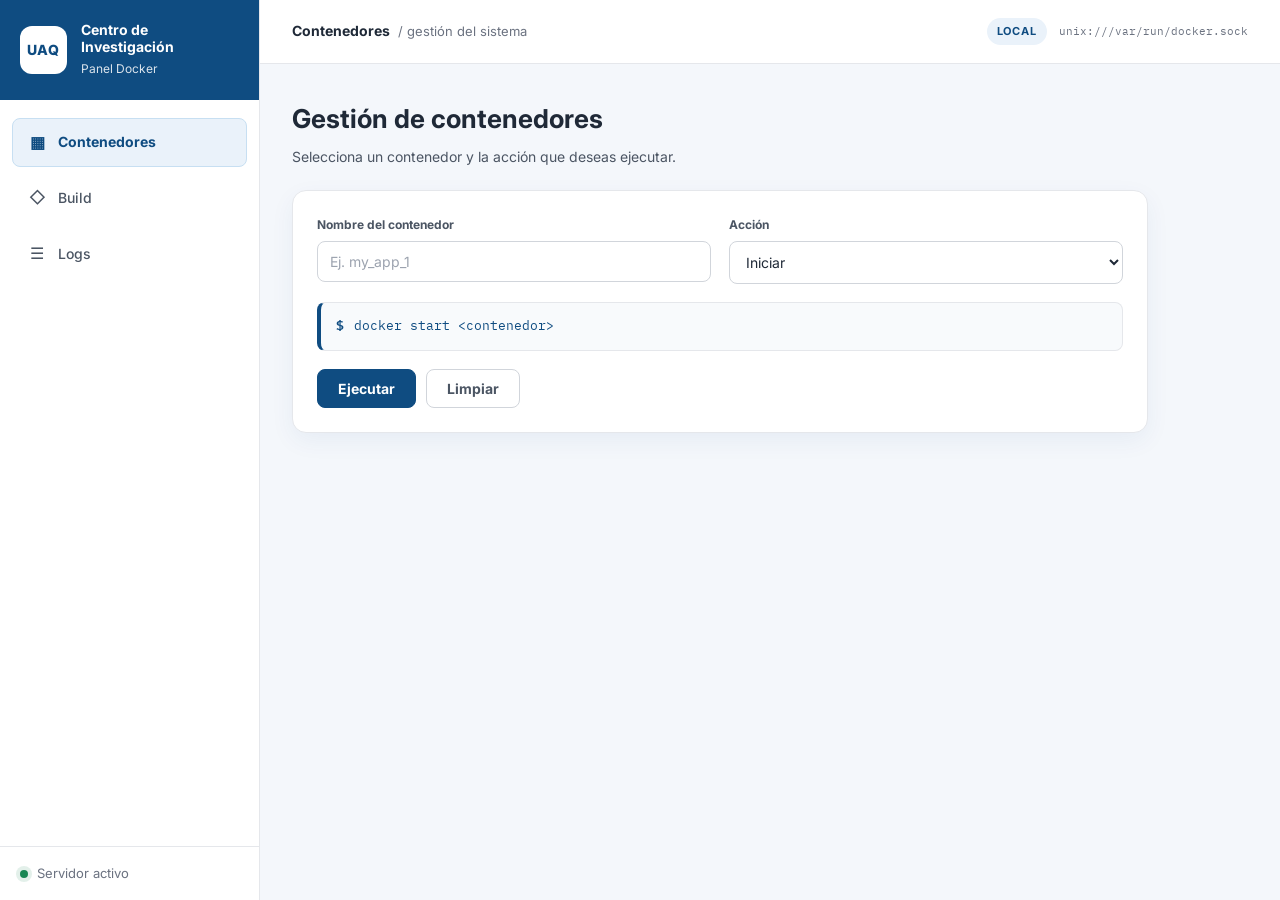
==== index.html @ 50fbdca8 "PAGINAMAIN" ====
<!DOCTYPE html>
<html lang="es">
<head>
  <meta charset="UTF-8" />
  <meta name="viewport" content="width=device-width, initial-scale=1.0" />
  <title>Centro de Investigación UAQ | Panel Docker</title>
  <link rel="stylesheet" href="style.css" />
</head>
<body>

  <aside class="sidebar">
    <div class="sidebar-header">
      <div class="logo-icon">UAQ</div>
      <div>
        <div class="logo-text">Centro de Investigación</div>
        <div class="logo-sub">Panel Docker</div>
      </div>
    </div>

    <nav class="sidebar-nav">
      <a href="#" class="nav-item active" data-section="containers">
        <span class="nav-icon">▦</span> Contenedores
      </a>
      <a href="#" class="nav-item" data-section="build">
        <span class="nav-icon">◇</span> Build
      </a>
      <a href="#" class="nav-item" data-section="logs">
        <span class="nav-icon">☰</span> Logs
      </a>
    </nav>

    <div class="sidebar-status">
      <span class="status-dot active"></span>
      <span>Servidor activo</span>
    </div>
  </aside>

  <main class="main">

    <header class="topbar">
      <div class="topbar-left">
        <span class="section-label" id="section-title">Contenedores</span>
        <span class="breadcrumb">/ gestión del sistema</span>
      </div>

      <div class="topbar-right">
        <span class="env-badge">LOCAL</span>
        <span class="host-label">unix:///var/run/docker.sock</span>
      </div>
    </header>

    <section class="panel-section active" id="section-containers">
      <div class="section-intro">
        <h1>Gestión de contenedores</h1>
        <p class="hint-text">
          Selecciona un contenedor y la acción que deseas ejecutar.
        </p>
      </div>

      <div class="form-card">
        <div class="form-row">
          <div class="field-group">
            <label class="field-label">Nombre del contenedor</label>
            <input type="text" class="field-input" id="cnt-name" placeholder="Ej. my_app_1" />
          </div>

          <div class="field-group">
            <label class="field-label">Acción</label>
            <select class="field-select" id="cnt-action">
              <option value="start">Iniciar</option>
              <option value="stop">Detener</option>
              <option value="restart">Reiniciar</option>
              <option value="rm">Eliminar</option>
              <option value="inspect">Inspeccionar</option>
            </select>
          </div>
        </div>

        <div class="cmd-preview-wrap">
          <span class="cmd-prefix">$</span>
          <code class="cmd-preview" id="cnt-cmd-preview">docker start &lt;contenedor&gt;</code>
        </div>

        <div class="btn-row">
          <button class="btn-primary" onclick="runContainer()">Ejecutar</button>
          <button class="btn-ghost" onclick="resetContainer()">Limpiar</button>
        </div>
      </div>

      <div class="output-wrap" id="cnt-output" style="display:none">
        <div class="output-header">
          <span class="output-label">Resultado</span>
          <button class="close-output" onclick="closeOutput('cnt-output')">✕</button>
        </div>
        <pre class="output-block" id="cnt-output-text"></pre>
      </div>
    </section>

    <section class="panel-section" id="section-build">
      <div class="section-intro">
        <h1>Construcción de imágenes</h1>
        <p class="hint-text">
          Construye una imagen desde un Dockerfile especificando el contexto y el tag.
        </p>
      </div>

      <div class="form-card">
        <div class="form-row">
          <div class="field-group">
            <label class="field-label">Tag de la imagen</label>
            <input type="text" class="field-input" id="build-tag" placeholder="Ej. miapp:latest" />
          </div>

          <div class="field-group">
            <label class="field-label">Ruta del contexto</label>
            <input type="text" class="field-input" id="build-ctx" placeholder="Ej. ./app o ." />
          </div>
        </div>

        <div class="form-row single">
          <div class="field-group">
            <label class="field-label">Dockerfile opcional</label>
            <input type="text" class="field-input" id="build-file" placeholder="Ej. ./app/Dockerfile" />
          </div>
        </div>

        <div class="flags-row">
          <label class="flag-item">
            <input type="checkbox" id="build-nocache" class="flag-check" />
            <span class="flag-text">--no-cache</span>
          </label>

          <label class="flag-item">
            <input type="checkbox" id="build-pull" class="flag-check" />
            <span class="flag-text">--pull</span>
          </label>

          <label class="flag-item">
            <input type="checkbox" id="build-rm" class="flag-check" checked />
            <span class="flag-text">--rm</span>
          </label>
        </div>

        <div class="cmd-preview-wrap">
          <span class="cmd-prefix">$</span>
          <code class="cmd-preview" id="build-cmd-preview">docker build -t &lt;tag&gt; &lt;contexto&gt;</code>
        </div>

        <div class="btn-row">
          <button class="btn-primary" onclick="runBuild()">Construir</button>
          <button class="btn-ghost" onclick="resetBuild()">Limpiar</button>
        </div>
      </div>

      <div class="output-wrap" id="build-output" style="display:none">
        <div class="output-header">
          <span class="output-label">Resultado</span>
          <button class="close-output" onclick="closeOutput('build-output')">✕</button>
        </div>
        <pre class="output-block" id="build-output-text"></pre>
      </div>
    </section>

    <section class="panel-section" id="section-logs">
      <div class="section-intro">
        <h1>Consulta de logs</h1>
        <p class="hint-text">
          Obtén los registros de un contenedor con opciones de filtrado.
        </p>
      </div>

      <div class="form-card">
        <div class="form-row">
          <div class="field-group">
            <label class="field-label">Nombre del contenedor</label>
            <input type="text" class="field-input" id="log-name" placeholder="Ej. nginx_proxy" />
          </div>

          <div class="field-group">
            <label class="field-label">Últimas líneas</label>
            <input type="number" class="field-input" id="log-tail" placeholder="100" min="1" max="10000" />
          </div>
        </div>

        <div class="form-row">
          <div class="field-group">
            <label class="field-label">Desde</label>
            <input type="text" class="field-input" id="log-since" placeholder="Ej. 30m, 1h, 2024-01-01" />
          </div>

          <div class="field-group">
            <label class="field-label">Hasta</label>
            <input type="text" class="field-input" id="log-until" placeholder="Ej. 10m" />
          </div>
        </div>

        <div class="flags-row">
          <label class="flag-item">
            <input type="checkbox" id="log-timestamps" class="flag-check" />
            <span class="flag-text">Mostrar timestamps</span>
          </label>

          <label class="flag-item">
            <input type="checkbox" id="log-follow" class="flag-check" />
            <span class="flag-text">Seguir en tiempo real</span>
          </label>
        </div>

        <div class="cmd-preview-wrap">
          <span class="cmd-prefix">$</span>
          <code class="cmd-preview" id="log-cmd-preview">docker logs &lt;contenedor&gt;</code>
        </div>

        <div class="btn-row">
          <button class="btn-primary" onclick="runLogs()">Ver logs</button>
          <button class="btn-ghost" onclick="resetLogs()">Limpiar</button>
        </div>
      </div>

      <div class="output-wrap" id="log-output" style="display:none">
        <div class="output-header">
          <span class="output-label">Resultado</span>
          <button class="close-output" onclick="closeOutput('log-output')">✕</button>
        </div>
        <pre class="output-block" id="log-output-text"></pre>
      </div>
    </section>

  </main>

  <div class="modal-overlay" id="confirm-modal" style="display:none">
    <div class="modal-box">
      <div class="modal-header">
        <span class="modal-icon">⚠</span>
        <span class="modal-title">Confirmar ejecución</span>
      </div>

      <p class="modal-body">Se enviará el siguiente comando al servidor:</p>

      <div class="modal-cmd-wrap">
        <span class="cmd-prefix">$</span>
        <code class="modal-cmd" id="modal-cmd-text"></code>
      </div>

      <div class="modal-btns">
        <button class="btn-danger" id="modal-confirm-btn">Ejecutar</button>
        <button class="btn-ghost" onclick="closeModal()">Cancelar</button>
      </div>
    </div>
  </div>

  <script src="app.js"></script>
</body>
</html>
---- style.css ----
@import url('https://fonts.googleapis.com/css2?family=Inter:wght@400;500;600;700&family=IBM+Plex+Mono:wght@400;500;600&display=swap');

*,
*::before,
*::after {
  box-sizing: border-box;
  margin: 0;
  padding: 0;
}

:root {
  --bg-base: #f4f7fb;
  --bg-panel: #ffffff;
  --bg-card: #ffffff;
  --bg-input: #ffffff;
  --bg-output: #f8fafc;

  --primary: #0f4c81;
  --primary-dark: #0b3d67;
  --primary-light: #eaf2fa;

  --success: #198754;
  --warning: #f59e0b;
  --danger: #dc3545;

  --border-subtle: #e5e7eb;
  --border-mid: #d1d5db;

  --text-primary: #1f2937;
  --text-secondary: #4b5563;
  --text-muted: #6b7280;
  --text-code: #0f4c81;

  --font-sans: 'Inter', 'Segoe UI', Arial, sans-serif;
  --font-mono: 'IBM Plex Mono', 'Courier New', monospace;

  --sidebar-w: 260px;
  --topbar-h: 64px;

  --radius-sm: 8px;
  --radius-md: 14px;
}

html,
body {
  min-height: 100%;
  background: var(--bg-base);
  color: var(--text-primary);
  font-family: var(--font-sans);
  font-size: 14px;
  line-height: 1.6;
}

body {
  display: flex;
  min-height: 100vh;
}

/* SIDEBAR */

.sidebar {
  width: var(--sidebar-w);
  background: var(--bg-panel);
  border-right: 1px solid var(--border-subtle);
  display: flex;
  flex-direction: column;
  flex-shrink: 0;
  position: fixed;
  top: 0;
  left: 0;
  height: 100vh;
  z-index: 10;
}

.sidebar-header {
  display: flex;
  align-items: center;
  gap: 14px;
  padding: 22px 20px;
  background: var(--primary);
  color: #ffffff;
}

.logo-icon {
  width: 48px;
  height: 48px;
  border-radius: 12px;
  background: #ffffff;
  color: var(--primary);
  display: flex;
  align-items: center;
  justify-content: center;
  font-weight: 800;
  font-size: 14px;
  letter-spacing: 0.05em;
}

.logo-text {
  font-weight: 700;
  font-size: 14px;
  line-height: 1.2;
}

.logo-sub {
  font-size: 12px;
  opacity: 0.85;
  margin-top: 3px;
}

.sidebar-nav {
  flex: 1;
  padding: 18px 12px;
  display: flex;
  flex-direction: column;
  gap: 6px;
}

.nav-item {
  display: flex;
  align-items: center;
  gap: 11px;
  padding: 11px 14px;
  border-radius: var(--radius-sm);
  color: var(--text-secondary);
  text-decoration: none;
  cursor: pointer;
  font-weight: 500;
  transition: 0.18s ease;
  border: 1px solid transparent;
}

.nav-item:hover {
  background: var(--primary-light);
  color: var(--primary);
}

.nav-item.active {
  background: var(--primary-light);
  color: var(--primary);
  border-color: #c7dff2;
  font-weight: 700;
}

.nav-icon {
  width: 20px;
  text-align: center;
  font-size: 16px;
}

.sidebar-status {
  padding: 16px 20px;
  border-top: 1px solid var(--border-subtle);
  display: flex;
  align-items: center;
  gap: 9px;
  font-size: 13px;
  color: var(--text-muted);
}

.status-dot {
  width: 8px;
  height: 8px;
  border-radius: 50%;
  background: var(--text-muted);
}

.status-dot.active {
  background: var(--success);
  box-shadow: 0 0 0 4px rgba(25, 135, 84, 0.12);
}

/* MAIN */

.main {
  margin-left: var(--sidebar-w);
  flex: 1;
  min-height: 100vh;
  background: var(--bg-base);
}

/* TOPBAR */

.topbar {
  height: var(--topbar-h);
  background: #ffffff;
  border-bottom: 1px solid var(--border-subtle);
  display: flex;
  align-items: center;
  justify-content: space-between;
  padding: 0 32px;
  position: sticky;
  top: 0;
  z-index: 5;
}

.topbar-left {
  display: flex;
  align-items: center;
  gap: 8px;
}

.section-label {
  font-weight: 700;
  color: var(--text-primary);
}

.breadcrumb {
  color: var(--text-muted);
  font-size: 13px;
}

.topbar-right {
  display: flex;
  align-items: center;
  gap: 12px;
}

.env-badge {
  background: var(--primary-light);
  color: var(--primary);
  font-size: 11px;
  font-weight: 700;
  letter-spacing: 0.08em;
  padding: 5px 10px;
  border-radius: 999px;
}

.host-label {
  font-family: var(--font-mono);
  font-size: 11px;
  color: var(--text-muted);
}

/* SECTIONS */

.panel-section {
  display: none;
  padding: 34px 32px;
  max-width: 920px;
  animation: fadeIn 0.2s ease;
}

.panel-section.active {
  display: block;
}

.section-intro {
  margin-bottom: 22px;
}

.section-intro h1 {
  font-size: 26px;
  font-weight: 700;
  color: var(--text-primary);
  margin-bottom: 6px;
}

.hint-text {
  color: var(--text-secondary);
  font-size: 14px;
}

@keyframes fadeIn {
  from {
    opacity: 0;
    transform: translateY(6px);
  }

  to {
    opacity: 1;
    transform: translateY(0);
  }
}

/* CARD */

.form-card {
  background: var(--bg-card);
  border: 1px solid var(--border-subtle);
  border-radius: var(--radius-md);
  padding: 24px;
  display: flex;
  flex-direction: column;
  gap: 18px;
  box-shadow: 0 8px 24px rgba(15, 76, 129, 0.06);
}

.form-row {
  display: grid;
  grid-template-columns: 1fr 1fr;
  gap: 18px;
}

.form-row.single {
  grid-template-columns: 1fr;
}

.field-group {
  display: flex;
  flex-direction: column;
  gap: 7px;
}

.field-label {
  font-size: 12px;
  font-weight: 700;
  color: var(--text-secondary);
}

.field-input,
.field-select {
  width: 100%;
  background: var(--bg-input);
  border: 1px solid var(--border-mid);
  border-radius: var(--radius-sm);
  color: var(--text-primary);
  font-family: var(--font-sans);
  font-size: 14px;
  padding: 11px 12px;
  outline: none;
  transition: 0.18s ease;
}

.field-input::placeholder {
  color: #9ca3af;
}

.field-input:focus,
.field-select:focus {
  border-color: var(--primary);
  box-shadow: 0 0 0 3px rgba(15, 76, 129, 0.14);
}

.field-select {
  cursor: pointer;
}

/* FLAGS */

.flags-row {
  display: flex;
  gap: 18px;
  flex-wrap: wrap;
}

.flag-item {
  display: flex;
  align-items: center;
  gap: 8px;
  cursor: pointer;
}

.flag-check {
  width: 15px;
  height: 15px;
  accent-color: var(--primary);
}

.flag-text {
  font-size: 13px;
  color: var(--text-secondary);
}

.flag-item:hover .flag-text {
  color: var(--primary);
}

/* COMMAND PREVIEW */

.cmd-preview-wrap {
  display: flex;
  align-items: flex-start;
  gap: 10px;
  background: var(--bg-output);
  border: 1px solid var(--border-subtle);
  border-left: 4px solid var(--primary);
  border-radius: var(--radius-sm);
  padding: 13px 15px;
}

.cmd-prefix {
  font-family: var(--font-mono);
  font-size: 13px;
  color: var(--primary);
  font-weight: 700;
  flex-shrink: 0;
}

.cmd-preview {
  font-family: var(--font-mono);
  font-size: 13px;
  color: var(--text-code);
  word-break: break-all;
}

/* BUTTONS */

.btn-row {
  display: flex;
  align-items: center;
  gap: 10px;
}

.btn-primary,
.btn-ghost,
.btn-danger {
  border-radius: var(--radius-sm);
  padding: 10px 20px;
  font-family: var(--font-sans);
  font-size: 14px;
  font-weight: 700;
  cursor: pointer;
  transition: 0.18s ease;
}

.btn-primary {
  background: var(--primary);
  color: #ffffff;
  border: 1px solid var(--primary);
}

.btn-primary:hover {
  background: var(--primary-dark);
  border-color: var(--primary-dark);
}

.btn-ghost {
  background: #ffffff;
  color: var(--text-secondary);
  border: 1px solid var(--border-mid);
}

.btn-ghost:hover {
  color: var(--primary);
  border-color: var(--primary);
  background: var(--primary-light);
}

.btn-danger {
  background: var(--danger);
  color: #ffffff;
  border: 1px solid var(--danger);
}

.btn-danger:hover {
  background: #b91c1c;
}

/* OUTPUT */

.output-wrap {
  margin-top: 20px;
  background: #ffffff;
  border: 1px solid var(--border-subtle);
  border-radius: var(--radius-md);
  overflow: hidden;
  box-shadow: 0 8px 24px rgba(15, 76, 129, 0.06);
}

.output-header {
  display: flex;
  align-items: center;
  justify-content: space-between;
  background: #f8fafc;
  border-bottom: 1px solid var(--border-subtle);
  padding: 10px 16px;
}

.output-label {
  font-size: 12px;
  font-weight: 700;
  color: var(--text-secondary);
}

.close-output {
  background: transparent;
  border: none;
  color: var(--text-muted);
  cursor: pointer;
  font-size: 14px;
  padding: 3px 6px;
  border-radius: 6px;
}

.close-output:hover {
  color: var(--danger);
  background: #fee2e2;
}

.output-block {
  font-family: var(--font-mono);
  font-size: 12px;
  color: #1f2937;
  padding: 16px;
  overflow-x: auto;
  white-space: pre;
  line-height: 1.7;
  max-height: 320px;
  overflow-y: auto;
  background: #ffffff;
}

.output-block .out-error {
  color: var(--danger);
}

.output-block .out-warn {
  color: var(--warning);
}

.output-block .out-step {
  color: var(--text-secondary);
}

/* MODAL */

.modal-overlay {
  position: fixed;
  inset: 0;
  background: rgba(15, 23, 42, 0.45);
  display: flex;
  align-items: center;
  justify-content: center;
  z-index: 100;
  padding: 18px;
}

.modal-box {
  background: #ffffff;
  border: 1px solid var(--border-subtle);
  border-radius: var(--radius-md);
  padding: 26px;
  width: 480px;
  max-width: 100%;
  display: flex;
  flex-direction: column;
  gap: 15px;
  box-shadow: 0 20px 50px rgba(15, 23, 42, 0.18);
}

.modal-header {
  display: flex;
  align-items: center;
  gap: 10px;
}

.modal-icon {
  color: var(--warning);
  font-size: 20px;
}

.modal-title {
  font-size: 17px;
  font-weight: 700;
  color: var(--text-primary);
}

.modal-body {
  color: var(--text-secondary);
  font-size: 14px;
}

.modal-cmd-wrap {
  display: flex;
  align-items: flex-start;
  gap: 10px;
  background: #fff7ed;
  border: 1px solid #fed7aa;
  border-left: 4px solid var(--warning);
  border-radius: var(--radius-sm);
  padding: 13px 15px;
}

.modal-cmd {
  font-family: var(--font-mono);
  font-size: 12px;
  color: #92400e;
  word-break: break-all;
}

.modal-btns {
  display: flex;
  gap: 10px;
  margin-top: 4px;
}

/* RESPONSIVE */

@media (max-width: 760px) {
  .sidebar {
    display: none;
  }

  .main {
    margin-left: 0;
  }

  .topbar {
    padding: 0 18px;
  }

  .host-label {
    display: none;
  }

  .panel-section {
    padding: 24px 18px;
  }

  .form-row {
    grid-template-columns: 1fr;
  }

  .section-intro h1 {
    font-size: 22px;
  }
}
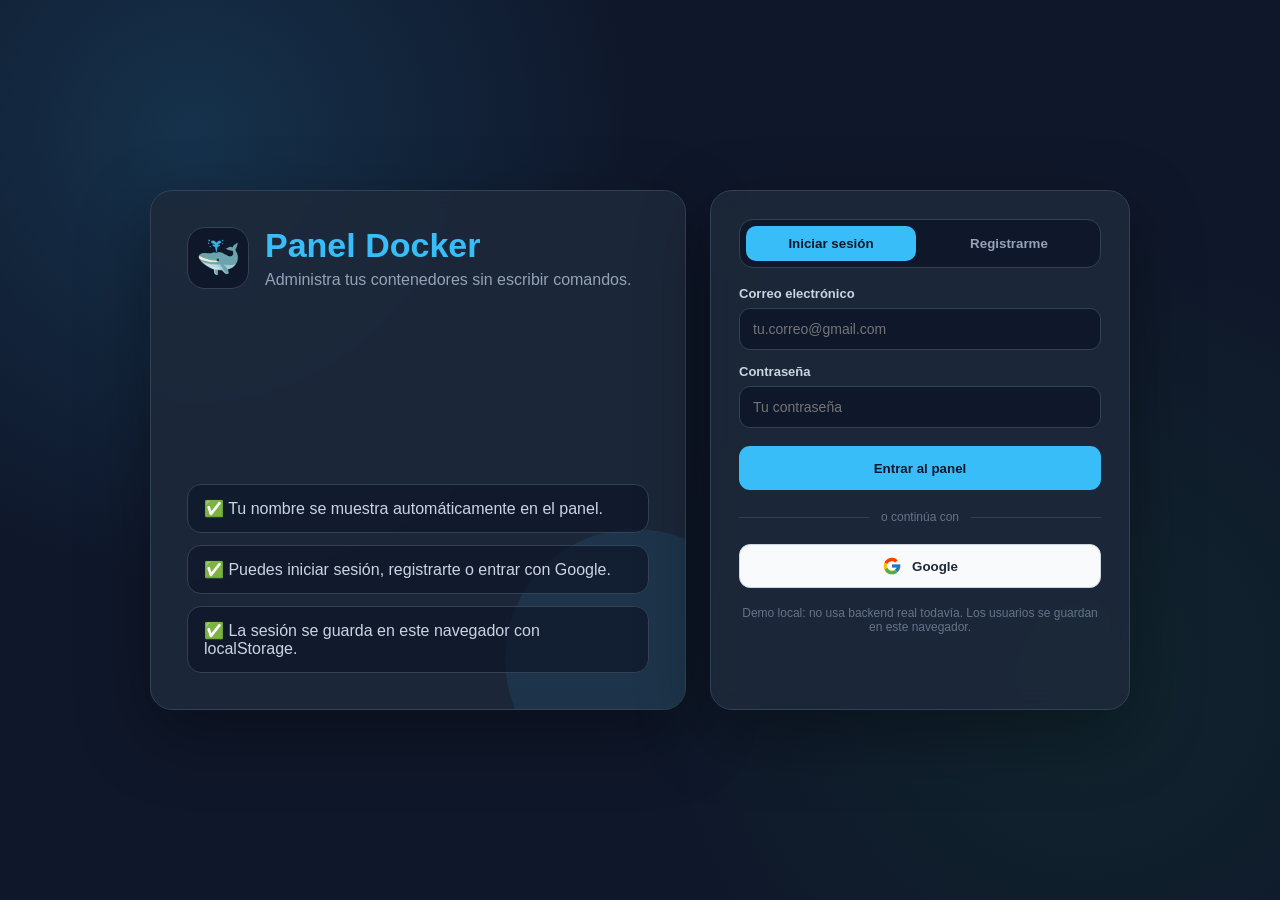
==== commit 34d42f8b: "Actu" ====
--- a/index.html
+++ b/index.html
@@ -3,252 +3,142 @@
 <head>
   <meta charset="UTF-8" />
   <meta name="viewport" content="width=device-width, initial-scale=1.0" />
-  <title>Centro de Investigación UAQ | Panel Docker</title>
-  <link rel="stylesheet" href="style.css" />
+  <title>Acceso — Panel Docker</title>
+  <link rel="stylesheet" href="styles.css" />
 </head>
 <body>
-
-  <aside class="sidebar">
-    <div class="sidebar-header">
-      <div class="logo-icon">UAQ</div>
-      <div>
-        <div class="logo-text">Centro de Investigación</div>
-        <div class="logo-sub">Panel Docker</div>
-      </div>
-    </div>
-
-    <nav class="sidebar-nav">
-      <a href="#" class="nav-item active" data-section="containers">
-        <span class="nav-icon">▦</span> Contenedores
-      </a>
-      <a href="#" class="nav-item" data-section="build">
-        <span class="nav-icon">◇</span> Build
-      </a>
-      <a href="#" class="nav-item" data-section="logs">
-        <span class="nav-icon">☰</span> Logs
-      </a>
-    </nav>
-
-    <div class="sidebar-status">
-      <span class="status-dot active"></span>
-      <span>Servidor activo</span>
-    </div>
-  </aside>
-
-  <main class="main">
-
-    <header class="topbar">
-      <div class="topbar-left">
-        <span class="section-label" id="section-title">Contenedores</span>
-        <span class="breadcrumb">/ gestión del sistema</span>
-      </div>
-
-      <div class="topbar-right">
-        <span class="env-badge">LOCAL</span>
-        <span class="host-label">unix:///var/run/docker.sock</span>
-      </div>
-    </header>
-
-    <section class="panel-section active" id="section-containers">
-      <div class="section-intro">
-        <h1>Gestión de contenedores</h1>
-        <p class="hint-text">
-          Selecciona un contenedor y la acción que deseas ejecutar.
-        </p>
-      </div>
-
-      <div class="form-card">
-        <div class="form-row">
-          <div class="field-group">
-            <label class="field-label">Nombre del contenedor</label>
-            <input type="text" class="field-input" id="cnt-name" placeholder="Ej. my_app_1" />
-          </div>
-
-          <div class="field-group">
-            <label class="field-label">Acción</label>
-            <select class="field-select" id="cnt-action">
-              <option value="start">Iniciar</option>
-              <option value="stop">Detener</option>
-              <option value="restart">Reiniciar</option>
-              <option value="rm">Eliminar</option>
-              <option value="inspect">Inspeccionar</option>
-            </select>
+  <main class="login-screen">
+    <section class="login-shell">
+      <div class="login-info">
+        <div class="login-brand">
+          <span class="login-logo">🐳</span>
+          <div>
+            <h1>Panel Docker</h1>
+            <p>Administra tus contenedores sin escribir comandos.</p>
           </div>
         </div>
 
-        <div class="cmd-preview-wrap">
-          <span class="cmd-prefix">$</span>
-          <code class="cmd-preview" id="cnt-cmd-preview">docker start &lt;contenedor&gt;</code>
-        </div>
-
-        <div class="btn-row">
-          <button class="btn-primary" onclick="runContainer()">Ejecutar</button>
-          <button class="btn-ghost" onclick="resetContainer()">Limpiar</button>
+        <div class="features">
+          <p>✅ Tu nombre se muestra automáticamente en el panel.</p>
+          <p>✅ Puedes iniciar sesión, registrarte o entrar con Google.</p>
+          <p>✅ La sesión se guarda en este navegador con localStorage.</p>
         </div>
       </div>
 
-      <div class="output-wrap" id="cnt-output" style="display:none">
-        <div class="output-header">
-          <span class="output-label">Resultado</span>
-          <button class="close-output" onclick="closeOutput('cnt-output')">✕</button>
+      <div class="login-card">
+        <div class="tabs" role="tablist">
+          <button class="tab active" type="button" data-tab="login">Iniciar sesión</button>
+          <button class="tab" type="button" data-tab="register">Registrarme</button>
         </div>
-        <pre class="output-block" id="cnt-output-text"></pre>
+
+        <div class="message" id="messageBox" aria-live="polite"></div>
+
+        <form class="auth-form active" id="loginForm">
+          <label>
+            Correo electrónico
+            <input type="email" id="loginEmail" placeholder="tu.correo@gmail.com" autocomplete="email" required />
+          </label>
+
+          <label>
+            Contraseña
+            <input type="password" id="loginPassword" placeholder="Tu contraseña" autocomplete="current-password" required />
+          </label>
+
+          <button type="submit" class="primary-btn">Entrar al panel</button>
+        </form>
+
+        <form class="auth-form" id="registerForm">
+          <label>
+            Nombre completo
+            <input type="text" id="registerName" placeholder="Ej: Alejandro Estrada" autocomplete="name" required />
+          </label>
+
+          <label>
+            Correo electrónico
+            <input type="email" id="registerEmail" placeholder="tu.correo@gmail.com" autocomplete="email" required />
+          </label>
+
+          <label>
+            Contraseña
+            <input type="password" id="registerPassword" placeholder="Mínimo 6 caracteres" autocomplete="new-password" required />
+          </label>
+
+          <button type="submit" class="primary-btn">Crear cuenta</button>
+        </form>
+
+        <div class="divider"><span>o continúa con</span></div>
+
+        <button type="button" class="google-btn" id="googleLoginBtn">
+          <svg class="google-icon" viewBox="0 0 48 48" width="20" height="20" aria-hidden="true">
+            <path fill="#FFC107" d="M43.6 20.5H42V20.4H24v7.2h11.3c-1.6 4.6-6 7.9-11.3 7.9-6.7 0-12.1-5.4-12.1-12.1S17.3 11.3 24 11.3c3.1 0 5.9 1.2 8 3.1l5.1-5.1C33.9 6 29.2 4 24 4 12.9 4 4 12.9 4 24s8.9 20 20 20 20-8.9 20-20c0-1.2-.1-2.4-.4-3.5z"/>
+            <path fill="#FF3D00" d="M6.3 14.7l5.9 4.3C13.8 15.6 18.5 12.5 24 12.5c3.1 0 5.9 1.2 8 3.1l5.1-5.1C33.9 6 29.2 4 24 4c-7.4 0-13.8 4.1-17.1 10.2z"/>
+            <path fill="#4CAF50" d="M24 44c5.1 0 9.8-1.9 13.3-5.1l-6.1-5.2c-2 1.4-4.6 2.3-7.2 2.3-5.3 0-9.7-3.3-11.3-7.9l-6.1 4.7C9.5 39.5 16.2 44 24 44z"/>
+            <path fill="#1976D2" d="M43.6 20.5H42V20.4H24v7.2h11.3c-.8 2.3-2.3 4.3-4.1 5.6l6.1 5.2C39.6 36.1 44 30.6 44 24c0-1.2-.1-2.4-.4-3.5z"/>
+          </svg>
+          <span>Google</span>
+        </button>
+
+        <p class="login-hint">
+          Demo local: no usa backend real todavía. Los usuarios se guardan en este navegador.
+        </p>
       </div>
     </section>
-
-    <section class="panel-section" id="section-build">
-      <div class="section-intro">
-        <h1>Construcción de imágenes</h1>
-        <p class="hint-text">
-          Construye una imagen desde un Dockerfile especificando el contexto y el tag.
-        </p>
-      </div>
-
-      <div class="form-card">
-        <div class="form-row">
-          <div class="field-group">
-            <label class="field-label">Tag de la imagen</label>
-            <input type="text" class="field-input" id="build-tag" placeholder="Ej. miapp:latest" />
-          </div>
-
-          <div class="field-group">
-            <label class="field-label">Ruta del contexto</label>
-            <input type="text" class="field-input" id="build-ctx" placeholder="Ej. ./app o ." />
-          </div>
-        </div>
-
-        <div class="form-row single">
-          <div class="field-group">
-            <label class="field-label">Dockerfile opcional</label>
-            <input type="text" class="field-input" id="build-file" placeholder="Ej. ./app/Dockerfile" />
-          </div>
-        </div>
-
-        <div class="flags-row">
-          <label class="flag-item">
-            <input type="checkbox" id="build-nocache" class="flag-check" />
-            <span class="flag-text">--no-cache</span>
-          </label>
-
-          <label class="flag-item">
-            <input type="checkbox" id="build-pull" class="flag-check" />
-            <span class="flag-text">--pull</span>
-          </label>
-
-          <label class="flag-item">
-            <input type="checkbox" id="build-rm" class="flag-check" checked />
-            <span class="flag-text">--rm</span>
-          </label>
-        </div>
-
-        <div class="cmd-preview-wrap">
-          <span class="cmd-prefix">$</span>
-          <code class="cmd-preview" id="build-cmd-preview">docker build -t &lt;tag&gt; &lt;contexto&gt;</code>
-        </div>
-
-        <div class="btn-row">
-          <button class="btn-primary" onclick="runBuild()">Construir</button>
-          <button class="btn-ghost" onclick="resetBuild()">Limpiar</button>
-        </div>
-      </div>
-
-      <div class="output-wrap" id="build-output" style="display:none">
-        <div class="output-header">
-          <span class="output-label">Resultado</span>
-          <button class="close-output" onclick="closeOutput('build-output')">✕</button>
-        </div>
-        <pre class="output-block" id="build-output-text"></pre>
-      </div>
-    </section>
-
-    <section class="panel-section" id="section-logs">
-      <div class="section-intro">
-        <h1>Consulta de logs</h1>
-        <p class="hint-text">
-          Obtén los registros de un contenedor con opciones de filtrado.
-        </p>
-      </div>
-
-      <div class="form-card">
-        <div class="form-row">
-          <div class="field-group">
-            <label class="field-label">Nombre del contenedor</label>
-            <input type="text" class="field-input" id="log-name" placeholder="Ej. nginx_proxy" />
-          </div>
-
-          <div class="field-group">
-            <label class="field-label">Últimas líneas</label>
-            <input type="number" class="field-input" id="log-tail" placeholder="100" min="1" max="10000" />
-          </div>
-        </div>
-
-        <div class="form-row">
-          <div class="field-group">
-            <label class="field-label">Desde</label>
-            <input type="text" class="field-input" id="log-since" placeholder="Ej. 30m, 1h, 2024-01-01" />
-          </div>
-
-          <div class="field-group">
-            <label class="field-label">Hasta</label>
-            <input type="text" class="field-input" id="log-until" placeholder="Ej. 10m" />
-          </div>
-        </div>
-
-        <div class="flags-row">
-          <label class="flag-item">
-            <input type="checkbox" id="log-timestamps" class="flag-check" />
-            <span class="flag-text">Mostrar timestamps</span>
-          </label>
-
-          <label class="flag-item">
-            <input type="checkbox" id="log-follow" class="flag-check" />
-            <span class="flag-text">Seguir en tiempo real</span>
-          </label>
-        </div>
-
-        <div class="cmd-preview-wrap">
-          <span class="cmd-prefix">$</span>
-          <code class="cmd-preview" id="log-cmd-preview">docker logs &lt;contenedor&gt;</code>
-        </div>
-
-        <div class="btn-row">
-          <button class="btn-primary" onclick="runLogs()">Ver logs</button>
-          <button class="btn-ghost" onclick="resetLogs()">Limpiar</button>
-        </div>
-      </div>
-
-      <div class="output-wrap" id="log-output" style="display:none">
-        <div class="output-header">
-          <span class="output-label">Resultado</span>
-          <button class="close-output" onclick="closeOutput('log-output')">✕</button>
-        </div>
-        <pre class="output-block" id="log-output-text"></pre>
-      </div>
-    </section>
-
   </main>
 
-  <div class="modal-overlay" id="confirm-modal" style="display:none">
-    <div class="modal-box">
-      <div class="modal-header">
-        <span class="modal-icon">⚠</span>
-        <span class="modal-title">Confirmar ejecución</span>
-      </div>
+  <script src="auth.js"></script>
+  <script>
+    if (getUser()) window.location.href = 'dashboard.html';
 
-      <p class="modal-body">Se enviará el siguiente comando al servidor:</p>
+    const tabs = document.querySelectorAll('.tab');
+    const forms = {
+      login: document.getElementById('loginForm'),
+      register: document.getElementById('registerForm')
+    };
+    const messageBox = document.getElementById('messageBox');
 
-      <div class="modal-cmd-wrap">
-        <span class="cmd-prefix">$</span>
-        <code class="modal-cmd" id="modal-cmd-text"></code>
-      </div>
+    function showMessage(text, type = 'error') {
+      messageBox.textContent = text;
+      messageBox.className = `message show ${type}`;
+    }
 
-      <div class="modal-btns">
-        <button class="btn-danger" id="modal-confirm-btn">Ejecutar</button>
-        <button class="btn-ghost" onclick="closeModal()">Cancelar</button>
-      </div>
-    </div>
-  </div>
+    tabs.forEach(tab => {
+      tab.addEventListener('click', () => {
+        tabs.forEach(t => t.classList.remove('active'));
+        Object.values(forms).forEach(f => f.classList.remove('active'));
+        tab.classList.add('active');
+        forms[tab.dataset.tab].classList.add('active');
+        messageBox.className = 'message';
+        messageBox.textContent = '';
+      });
+    });
 
-  <script src="app.js"></script>
+    forms.login.addEventListener('submit', (e) => {
+      e.preventDefault();
+      const result = loginWithCredentials(
+        document.getElementById('loginEmail').value,
+        document.getElementById('loginPassword').value
+      );
+
+      if (!result.ok) return showMessage(result.message);
+      window.location.href = 'dashboard.html';
+    });
+
+    forms.register.addEventListener('submit', (e) => {
+      e.preventDefault();
+      const result = registerUser({
+        name: document.getElementById('registerName').value,
+        email: document.getElementById('registerEmail').value,
+        password: document.getElementById('registerPassword').value
+      });
+
+      if (!result.ok) return showMessage(result.message);
+      showMessage('Cuenta creada correctamente. Entrando al panel…', 'ok');
+      setTimeout(() => window.location.href = 'dashboard.html', 600);
+    });
+
+    document.getElementById('googleLoginBtn').addEventListener('click', () => {
+      fakeGoogleLogin('dashboard.html');
+    });
+  </script>
 </body>
-</html>+</html>
--- a/styles.css
+++ b/styles.css
@@ -0,0 +1,240 @@
+/* ====== Login mejorado ====== */
+* { box-sizing: border-box; margin: 0; padding: 0; }
+html, body { min-height: 100%; }
+body {
+  font-family: 'Inter', -apple-system, BlinkMacSystemFont, 'Segoe UI', sans-serif;
+  background: #0f172a;
+  color: #e2e8f0;
+}
+
+.login-screen {
+  min-height: 100vh;
+  display: grid;
+  place-items: center;
+  padding: 28px;
+  background:
+    radial-gradient(circle at 15% 15%, rgba(56,189,248,.16), transparent 34%),
+    radial-gradient(circle at 85% 75%, rgba(34,197,94,.08), transparent 36%),
+    #0f172a;
+}
+
+.login-shell {
+  width: min(980px, 100%);
+  display: grid;
+  grid-template-columns: 1fr 420px;
+  gap: 24px;
+  align-items: stretch;
+}
+
+.login-info,
+.login-card {
+  background: rgba(30,41,59,.86);
+  border: 1px solid #334155;
+  border-radius: 22px;
+  box-shadow: 0 24px 70px rgba(0,0,0,.35);
+  backdrop-filter: blur(10px);
+}
+
+.login-info {
+  padding: 36px;
+  display: flex;
+  flex-direction: column;
+  justify-content: space-between;
+  min-height: 520px;
+  overflow: hidden;
+  position: relative;
+}
+.login-info::after {
+  content: "";
+  position: absolute;
+  right: -80px;
+  bottom: -80px;
+  width: 260px;
+  height: 260px;
+  border-radius: 50%;
+  background: rgba(56,189,248,.09);
+}
+.login-brand {
+  display: flex;
+  align-items: center;
+  gap: 16px;
+  position: relative;
+  z-index: 1;
+}
+.login-logo {
+  width: 62px;
+  height: 62px;
+  display: grid;
+  place-items: center;
+  background: #0f172a;
+  border: 1px solid #334155;
+  border-radius: 18px;
+  font-size: 36px;
+}
+.login-brand h1 {
+  color: #38bdf8;
+  font-size: 34px;
+  line-height: 1.1;
+}
+.login-brand p {
+  color: #94a3b8;
+  margin-top: 6px;
+}
+
+.features {
+  display: grid;
+  gap: 12px;
+  position: relative;
+  z-index: 1;
+}
+.features p {
+  padding: 14px 16px;
+  background: rgba(15,23,42,.72);
+  border: 1px solid #334155;
+  border-radius: 14px;
+  color: #cbd5e1;
+}
+
+.login-card {
+  padding: 28px;
+}
+
+.tabs {
+  display: grid;
+  grid-template-columns: 1fr 1fr;
+  gap: 8px;
+  background: #0f172a;
+  border: 1px solid #334155;
+  padding: 6px;
+  border-radius: 14px;
+  margin-bottom: 18px;
+}
+.tab {
+  border: none;
+  border-radius: 10px;
+  padding: 10px 8px;
+  cursor: pointer;
+  background: transparent;
+  color: #94a3b8;
+  font-family: inherit;
+  font-weight: 700;
+}
+.tab.active {
+  background: #38bdf8;
+  color: #0f172a;
+}
+
+.auth-form {
+  display: none;
+  flex-direction: column;
+  gap: 14px;
+}
+.auth-form.active { display: flex; }
+
+.auth-form label {
+  display: flex;
+  flex-direction: column;
+  gap: 7px;
+  color: #cbd5e1;
+  font-size: 13px;
+  font-weight: 600;
+}
+.auth-form input {
+  width: 100%;
+  padding: 12px 13px;
+  border-radius: 11px;
+  border: 1px solid #334155;
+  background: #0f172a;
+  color: #f8fafc;
+  font-size: 14px;
+  font-family: inherit;
+}
+.auth-form input:focus {
+  outline: none;
+  border-color: #38bdf8;
+  box-shadow: 0 0 0 3px rgba(56,189,248,.13);
+}
+
+.primary-btn,
+.google-btn {
+  width: 100%;
+  min-height: 44px;
+  border-radius: 11px;
+  border: none;
+  cursor: pointer;
+  font-family: inherit;
+  font-weight: 800;
+  transition: transform .12s, opacity .2s;
+}
+.primary-btn {
+  background: #38bdf8;
+  color: #0f172a;
+  margin-top: 4px;
+}
+.primary-btn:hover,
+.google-btn:hover { opacity: .92; }
+.primary-btn:active,
+.google-btn:active { transform: scale(.98); }
+
+.divider {
+  display: flex;
+  align-items: center;
+  gap: 12px;
+  color: #64748b;
+  font-size: 12px;
+  margin: 20px 0;
+}
+.divider::before,
+.divider::after {
+  content: "";
+  flex: 1;
+  height: 1px;
+  background: #334155;
+}
+
+.google-btn {
+  display: flex;
+  align-items: center;
+  justify-content: center;
+  gap: 10px;
+  background: #f8fafc;
+  color: #1e293b;
+  border: 1px solid #cbd5e1;
+}
+
+.message {
+  display: none;
+  padding: 11px 12px;
+  border-radius: 11px;
+  margin-bottom: 14px;
+  font-size: 13px;
+  text-align: center;
+}
+.message.show { display: block; }
+.message.error {
+  background: rgba(239,68,68,.13);
+  border: 1px solid rgba(239,68,68,.35);
+  color: #fecaca;
+}
+.message.ok {
+  background: rgba(34,197,94,.13);
+  border: 1px solid rgba(34,197,94,.35);
+  color: #bbf7d0;
+}
+
+.login-hint {
+  margin-top: 18px;
+  color: #64748b;
+  font-size: 12px;
+  text-align: center;
+}
+
+@media (max-width: 860px) {
+  .login-shell { grid-template-columns: 1fr; }
+  .login-info { min-height: auto; }
+}
+@media (max-width: 480px) {
+  .login-screen { padding: 16px; }
+  .login-card, .login-info { padding: 22px; }
+  .login-brand h1 { font-size: 26px; }
+}
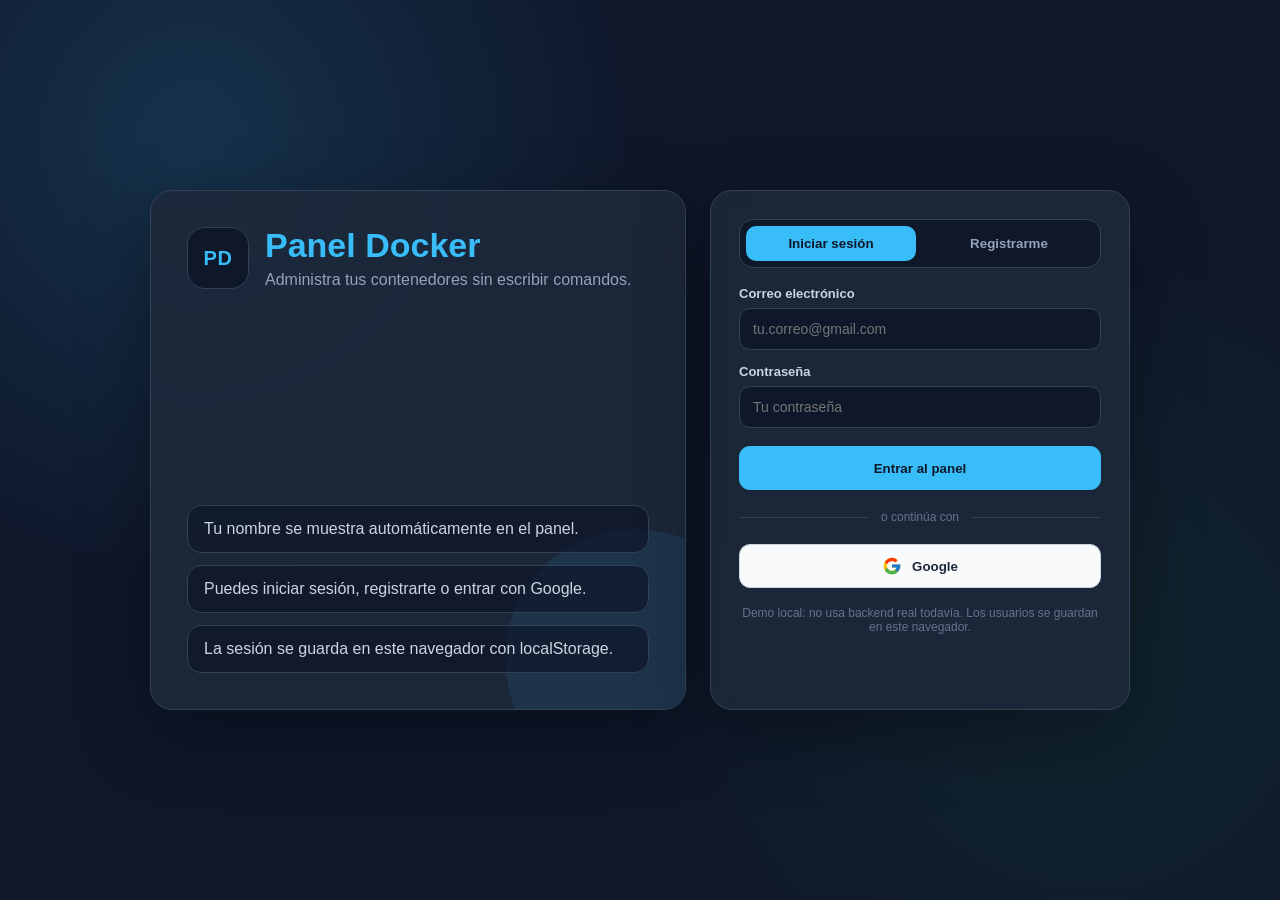
==== commit 6908fd2d: "version simple" ====
--- a/index.html
+++ b/index.html
@@ -4,14 +4,14 @@
   <meta charset="UTF-8" />
   <meta name="viewport" content="width=device-width, initial-scale=1.0" />
   <title>Acceso — Panel Docker</title>
-  <link rel="stylesheet" href="styles.css" />
+  <link rel="stylesheet" href="acceso.css" />
 </head>
 <body>
   <main class="login-screen">
     <section class="login-shell">
       <div class="login-info">
         <div class="login-brand">
-          <span class="login-logo">🐳</span>
+          <span class="login-logo">PD</span>
           <div>
             <h1>Panel Docker</h1>
             <p>Administra tus contenedores sin escribir comandos.</p>
@@ -19,9 +19,9 @@
         </div>
 
         <div class="features">
-          <p>✅ Tu nombre se muestra automáticamente en el panel.</p>
-          <p>✅ Puedes iniciar sesión, registrarte o entrar con Google.</p>
-          <p>✅ La sesión se guarda en este navegador con localStorage.</p>
+          <p>Tu nombre se muestra automáticamente en el panel.</p>
+          <p>Puedes iniciar sesión, registrarte o entrar con Google.</p>
+          <p>La sesión se guarda en este navegador con localStorage.</p>
         </div>
       </div>
 
@@ -85,9 +85,9 @@
     </section>
   </main>
 
-  <script src="auth.js"></script>
+  <script src="sesion.js"></script>
   <script>
-    if (getUser()) window.location.href = 'dashboard.html';
+    if (getUser()) window.location.href = 'perfiles.html';
 
     const tabs = document.querySelectorAll('.tab');
     const forms = {
@@ -120,7 +120,7 @@
       );
 
       if (!result.ok) return showMessage(result.message);
-      window.location.href = 'dashboard.html';
+      window.location.href = 'perfiles.html';
     });
 
     forms.register.addEventListener('submit', (e) => {
@@ -133,11 +133,11 @@
 
       if (!result.ok) return showMessage(result.message);
       showMessage('Cuenta creada correctamente. Entrando al panel…', 'ok');
-      setTimeout(() => window.location.href = 'dashboard.html', 600);
+      setTimeout(() => window.location.href = 'perfiles.html', 600);
     });
 
     document.getElementById('googleLoginBtn').addEventListener('click', () => {
-      fakeGoogleLogin('dashboard.html');
+      fakeGoogleLogin('perfiles.html');
     });
   </script>
 </body>
--- a/acceso.css
+++ b/acceso.css
@@ -0,0 +1,243 @@
+/* ====== Login mejorado ====== */
+* { box-sizing: border-box; margin: 0; padding: 0; }
+html, body { min-height: 100%; }
+body {
+  font-family: 'Inter', -apple-system, BlinkMacSystemFont, 'Segoe UI', sans-serif;
+  background: #0f172a;
+  color: #e2e8f0;
+}
+
+.login-screen {
+  min-height: 100vh;
+  display: grid;
+  place-items: center;
+  padding: 28px;
+  background:
+    radial-gradient(circle at 15% 15%, rgba(56,189,248,.16), transparent 34%),
+    radial-gradient(circle at 85% 75%, rgba(34,197,94,.08), transparent 36%),
+    #0f172a;
+}
+
+.login-shell {
+  width: min(980px, 100%);
+  display: grid;
+  grid-template-columns: 1fr 420px;
+  gap: 24px;
+  align-items: stretch;
+}
+
+.login-info,
+.login-card {
+  background: rgba(30,41,59,.86);
+  border: 1px solid #334155;
+  border-radius: 22px;
+  box-shadow: 0 24px 70px rgba(0,0,0,.35);
+  backdrop-filter: blur(10px);
+}
+
+.login-info {
+  padding: 36px;
+  display: flex;
+  flex-direction: column;
+  justify-content: space-between;
+  min-height: 520px;
+  overflow: hidden;
+  position: relative;
+}
+.login-info::after {
+  content: "";
+  position: absolute;
+  right: -80px;
+  bottom: -80px;
+  width: 260px;
+  height: 260px;
+  border-radius: 50%;
+  background: rgba(56,189,248,.09);
+}
+.login-brand {
+  display: flex;
+  align-items: center;
+  gap: 16px;
+  position: relative;
+  z-index: 1;
+}
+.login-logo {
+  width: 62px;
+  height: 62px;
+  display: grid;
+  place-items: center;
+  background: #0f172a;
+  border: 1px solid #334155;
+  border-radius: 18px;
+  font-size: 20px;
+  font-weight: 700;
+  letter-spacing: 0.5px;
+  color: #38bdf8;
+}
+.login-brand h1 {
+  color: #38bdf8;
+  font-size: 34px;
+  line-height: 1.1;
+}
+.login-brand p {
+  color: #94a3b8;
+  margin-top: 6px;
+}
+
+.features {
+  display: grid;
+  gap: 12px;
+  position: relative;
+  z-index: 1;
+}
+.features p {
+  padding: 14px 16px;
+  background: rgba(15,23,42,.72);
+  border: 1px solid #334155;
+  border-radius: 14px;
+  color: #cbd5e1;
+}
+
+.login-card {
+  padding: 28px;
+}
+
+.tabs {
+  display: grid;
+  grid-template-columns: 1fr 1fr;
+  gap: 8px;
+  background: #0f172a;
+  border: 1px solid #334155;
+  padding: 6px;
+  border-radius: 14px;
+  margin-bottom: 18px;
+}
+.tab {
+  border: none;
+  border-radius: 10px;
+  padding: 10px 8px;
+  cursor: pointer;
+  background: transparent;
+  color: #94a3b8;
+  font-family: inherit;
+  font-weight: 700;
+}
+.tab.active {
+  background: #38bdf8;
+  color: #0f172a;
+}
+
+.auth-form {
+  display: none;
+  flex-direction: column;
+  gap: 14px;
+}
+.auth-form.active { display: flex; }
+
+.auth-form label {
+  display: flex;
+  flex-direction: column;
+  gap: 7px;
+  color: #cbd5e1;
+  font-size: 13px;
+  font-weight: 600;
+}
+.auth-form input {
+  width: 100%;
+  padding: 12px 13px;
+  border-radius: 11px;
+  border: 1px solid #334155;
+  background: #0f172a;
+  color: #f8fafc;
+  font-size: 14px;
+  font-family: inherit;
+}
+.auth-form input:focus {
+  outline: none;
+  border-color: #38bdf8;
+  box-shadow: 0 0 0 3px rgba(56,189,248,.13);
+}
+
+.primary-btn,
+.google-btn {
+  width: 100%;
+  min-height: 44px;
+  border-radius: 11px;
+  border: none;
+  cursor: pointer;
+  font-family: inherit;
+  font-weight: 800;
+  transition: transform .12s, opacity .2s;
+}
+.primary-btn {
+  background: #38bdf8;
+  color: #0f172a;
+  margin-top: 4px;
+}
+.primary-btn:hover,
+.google-btn:hover { opacity: .92; }
+.primary-btn:active,
+.google-btn:active { transform: scale(.98); }
+
+.divider {
+  display: flex;
+  align-items: center;
+  gap: 12px;
+  color: #64748b;
+  font-size: 12px;
+  margin: 20px 0;
+}
+.divider::before,
+.divider::after {
+  content: "";
+  flex: 1;
+  height: 1px;
+  background: #334155;
+}
+
+.google-btn {
+  display: flex;
+  align-items: center;
+  justify-content: center;
+  gap: 10px;
+  background: #f8fafc;
+  color: #1e293b;
+  border: 1px solid #cbd5e1;
+}
+
+.message {
+  display: none;
+  padding: 11px 12px;
+  border-radius: 11px;
+  margin-bottom: 14px;
+  font-size: 13px;
+  text-align: center;
+}
+.message.show { display: block; }
+.message.error {
+  background: rgba(239,68,68,.13);
+  border: 1px solid rgba(239,68,68,.35);
+  color: #fecaca;
+}
+.message.ok {
+  background: rgba(34,197,94,.13);
+  border: 1px solid rgba(34,197,94,.35);
+  color: #bbf7d0;
+}
+
+.login-hint {
+  margin-top: 18px;
+  color: #64748b;
+  font-size: 12px;
+  text-align: center;
+}
+
+@media (max-width: 860px) {
+  .login-shell { grid-template-columns: 1fr; }
+  .login-info { min-height: auto; }
+}
+@media (max-width: 480px) {
+  .login-screen { padding: 16px; }
+  .login-card, .login-info { padding: 22px; }
+  .login-brand h1 { font-size: 26px; }
+}
